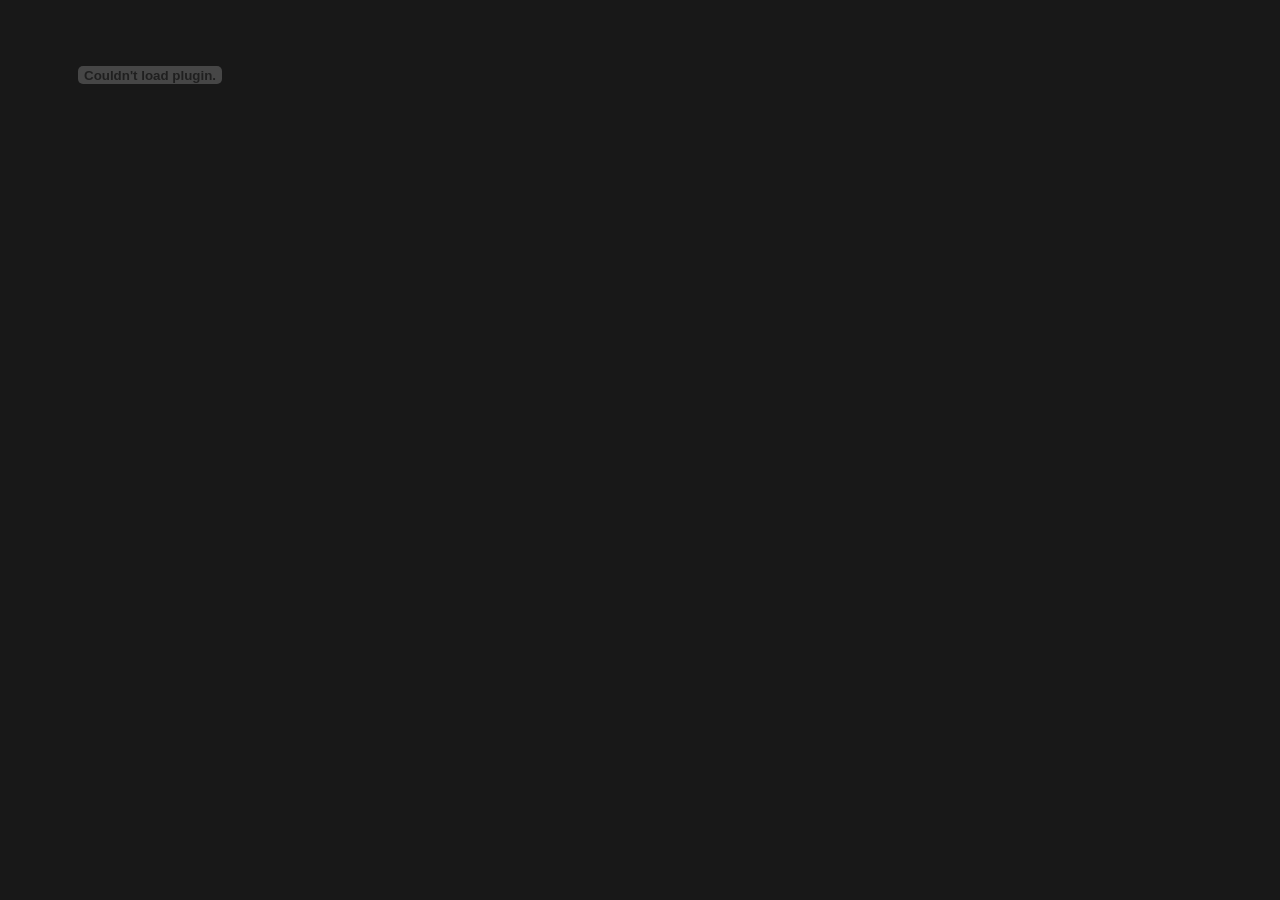
==== index.html @ 1490dc5d "Update index.html" ====
<!DOCTYPE html>
<html>
<head>
    <title>Kimberly's Resume</title>

    <meta name="viewport" content="width=device-width"/>
    <meta name="description" content="The Curriculum Vitae of Joe Bloggs."/>
    <meta charset="UTF-8"> 

    <link type="text/css" rel="stylesheet" href="style.css">
    <link href='http://fonts.googleapis.com/css?family=Rokkitt:400,700|Lato:400,300' rel='stylesheet' type='text/css'>

    <!--[if lt IE 9]>
    <script src="//html5shiv.googlecode.com/svn/trunk/html5.js"></script>
    <![endif]-->
</head>
<body id="top">
    <div>
        <object data="resume.pdf" type="application/pdf"></object>
    </div>
    <script type="text/javascript">
        var gaJsHost = (("https:" == document.location.protocol) ? "https://ssl." : "http://www.");
        document.write(unescape("%3Cscript src='" + gaJsHost + "google-analytics.com/ga.js' type='text/javascript'%3E%3C/script%3E"));
    </script>
    <script type="text/javascript">
        var pageTracker = _gat._getTracker("UA-3753241-1");
        pageTracker._initData();
        pageTracker._trackPageview();
    </script>
</body>
</html>
---- style.css ----
html,body,div,span,object,iframe,h1,h2,h3,h4,h5,h6,p,blockquote,pre,abbr,address,cite,code,del,dfn,em,img,ins,kbd,q,samp,small,strong,sub,sup,var,b,i,dl,dt,dd,ol,ul,li,fieldset,form,label,legend,table,caption,tbody,tfoot,thead,tr,th,td,article,aside,canvas,details,figcaption,figure,footer,header,hgroup,menu,nav,section,summary,time,mark,audio,video {
border:0;
font:inherit;
font-size:100%;
margin:0;
padding:0;
vertical-align:baseline;
}

article,aside,details,figcaption,figure,footer,header,hgroup,menu,nav,section {
display:block;
}

html, body {background: #181818; font-family: 'Lato', helvetica, arial, sans-serif; font-size: 16px; color: #222;}

.clear {clear: both;}

p {
	font-size: 1em;
	line-height: 1.4em;
	margin-bottom: 20px;
	color: #444;
}

#cv {
	width: 90%;
	max-width: 800px;
	background: #f3f3f3;
	margin: 30px auto;
}

.mainDetails {
	padding: 25px 35px;
	border-bottom: 2px solid #cf8a05;
	background: #ededed;
}

#name h1 {
	font-size: 2.5em;
	font-weight: 700;
	font-family: 'Rokkitt', Helvetica, Arial, sans-serif;
	margin-bottom: -6px;
}

#name h2 {
	font-size: 2em;
	margin-left: 2px;
	font-family: 'Rokkitt', Helvetica, Arial, sans-serif;
}

#mainArea {
	padding: 0 40px;
}

#headshot {
	width: 12.5%;
	float: left;
	margin-right: 30px;
}

#headshot img {
	width: 100%;
	height: auto;
	-webkit-border-radius: 50px;
	border-radius: 50px;
}

#name {
	float: left;
}

#contactDetails {
	float: right;
}

#contactDetails ul {
	list-style-type: none;
	font-size: 0.9em;
	margin-top: 2px;
}

#contactDetails ul li {
	margin-bottom: 3px;
	color: #444;
}

#contactDetails ul li a, a[href^=tel] {
	color: #444; 
	text-decoration: none;
	-webkit-transition: all .3s ease-in;
	-moz-transition: all .3s ease-in;
	-o-transition: all .3s ease-in;
	-ms-transition: all .3s ease-in;
	transition: all .3s ease-in;
}

#contactDetails ul li a:hover { 
	color: #cf8a05;
}


section {
	border-top: 1px solid #dedede;
	padding: 20px 0 0;
}

section:first-child {
	border-top: 0;
}

section:last-child {
	padding: 20px 0 10px;
}

.sectionTitle {
	float: left;
	width: 25%;
}

.sectionContent {
	float: right;
	width: 72.5%;
}

.sectionTitle h1 {
	font-family: 'Rokkitt', Helvetica, Arial, sans-serif;
	font-style: italic;
	font-size: 1.5em;
	color: #cf8a05;
}

.sectionContent h2 {
	font-family: 'Rokkitt', Helvetica, Arial, sans-serif;
	font-size: 1.5em;
	margin-bottom: -2px;
}

.subDetails {
	font-size: 0.8em;
	font-style: italic;
	margin-bottom: 3px;
}

.keySkills {
	list-style-type: none;
	-moz-column-count:3;
	-webkit-column-count:3;
	column-count:3;
	margin-bottom: 20px;
	font-size: 1em;
	color: #444;
}

.keySkills ul li {
	margin-bottom: 3px;
}

@media all and (min-width: 602px) and (max-width: 800px) {
	#headshot {
		display: none;
	}
	
	.keySkills {
	-moz-column-count:2;
	-webkit-column-count:2;
	column-count:2;
	}
}

@media all and (max-width: 601px) {
	#cv {
		width: 95%;
		margin: 10px auto;
		min-width: 280px;
	}
	
	#headshot {
		display: none;
	}
	
	#name, #contactDetails {
		float: none;
		width: 100%;
		text-align: center;
	}
	
	.sectionTitle, .sectionContent {
		float: none;
		width: 100%;
	}
	
	.sectionTitle {
		margin-left: -2px;
		font-size: 1.25em;
	}
	
	.keySkills {
		-moz-column-count:2;
		-webkit-column-count:2;
		column-count:2;
	}
}

@media all and (max-width: 480px) {
	.mainDetails {
		padding: 15px 15px;
	}
	
	section {
		padding: 15px 0 0;
	}
	
	#mainArea {
		padding: 0 25px;
	}

	
	.keySkills {
	-moz-column-count:1;
	-webkit-column-count:1;
	column-count:1;
	}
	
	#name h1 {
		line-height: .8em;
		margin-bottom: 4px;
	}
}

@media print {
    #cv {
        width: 100%;
    }
}

@-webkit-keyframes reset {
	0% {
		opacity: 0;
	}
	100% {
		opacity: 0;
	}
}

@-webkit-keyframes fade-in {
	0% {
		opacity: 0;
	}
	40% {
		opacity: 0;
	}
	100% {
		opacity: 1;
	}
}

@-moz-keyframes reset {
	0% {
		opacity: 0;
	}
	100% {
		opacity: 0;
	}
}

@-moz-keyframes fade-in {
	0% {
		opacity: 0;
	}
	40% {
		opacity: 0;
	}
	100% {
		opacity: 1;
	}
}

@keyframes reset {
	0% {
		opacity: 0;
	}
	100% {
		opacity: 0;
	}
}

@keyframes fade-in {
	0% {
		opacity: 0;
	}
	40% {
		opacity: 0;
	}
	100% {
		opacity: 1;
	}
}

.instaFade {
    -webkit-animation-name: reset, fade-in;
    -webkit-animation-duration: 1.5s;
    -webkit-animation-timing-function: ease-in;
	
	-moz-animation-name: reset, fade-in;
    -moz-animation-duration: 1.5s;
    -moz-animation-timing-function: ease-in;
	
	animation-name: reset, fade-in;
    animation-duration: 1.5s;
    animation-timing-function: ease-in;
}

.quickFade {
    -webkit-animation-name: reset, fade-in;
    -webkit-animation-duration: 2.5s;
    -webkit-animation-timing-function: ease-in;
	
	-moz-animation-name: reset, fade-in;
    -moz-animation-duration: 2.5s;
    -moz-animation-timing-function: ease-in;
	
	animation-name: reset, fade-in;
    animation-duration: 2.5s;
    animation-timing-function: ease-in;
}
 
.delayOne {
	-webkit-animation-delay: 0, .5s;
	-moz-animation-delay: 0, .5s;
	animation-delay: 0, .5s;
}

.delayTwo {
	-webkit-animation-delay: 0, 1s;
	-moz-animation-delay: 0, 1s;
	animation-delay: 0, 1s;
}

.delayThree {
	-webkit-animation-delay: 0, 1.5s;
	-moz-animation-delay: 0, 1.5s;
	animation-delay: 0, 1.5s;
}

.delayFour {
	-webkit-animation-delay: 0, 2s;
	-moz-animation-delay: 0, 2s;
	animation-delay: 0, 2s;
}

.delayFive {
	-webkit-animation-delay: 0, 2.5s;
	-moz-animation-delay: 0, 2.5s;
	animation-delay: 0, 2.5s;
}
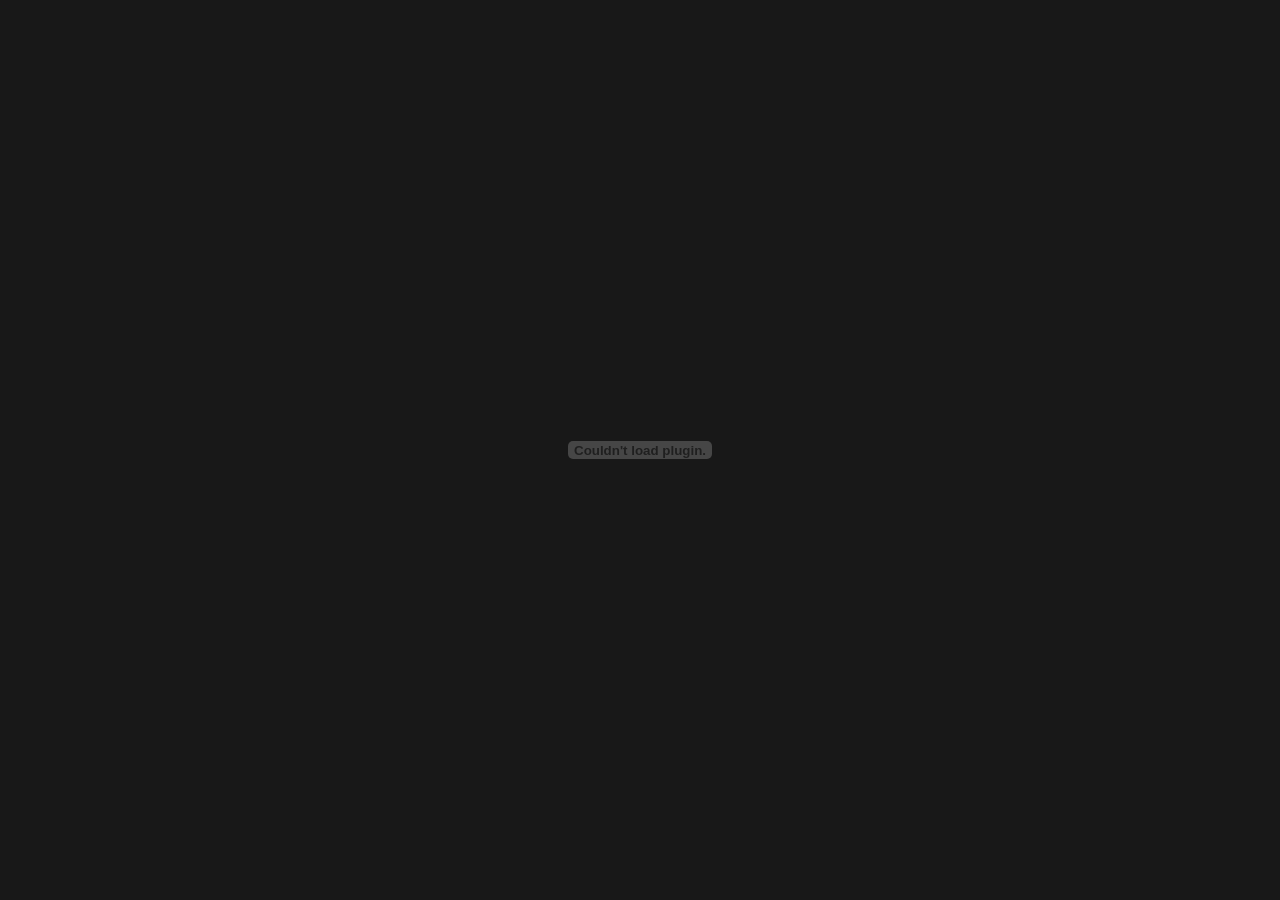
==== commit 076e34e4: "Update index.html" ====
--- a/index.html
+++ b/index.html
@@ -13,8 +13,25 @@
     <!--[if lt IE 9]>
     <script src="//html5shiv.googlecode.com/svn/trunk/html5.js"></script>
     <![endif]-->
+    <style>
+        body, html {
+            height: 100%;
+            margin: 0;
+            display: flex;
+            justify-content: center;
+            align-items: center;
+        }
+
+        div {
+            width: 100%;
+            height: 100%;
+            display: flex;
+            justify-content: center;
+            align-items: center;
+        }
+    </style>
 </head>
-<body id="top">
+<body>
     <div>
         <object data="resume.pdf" type="application/pdf"></object>
     </div>
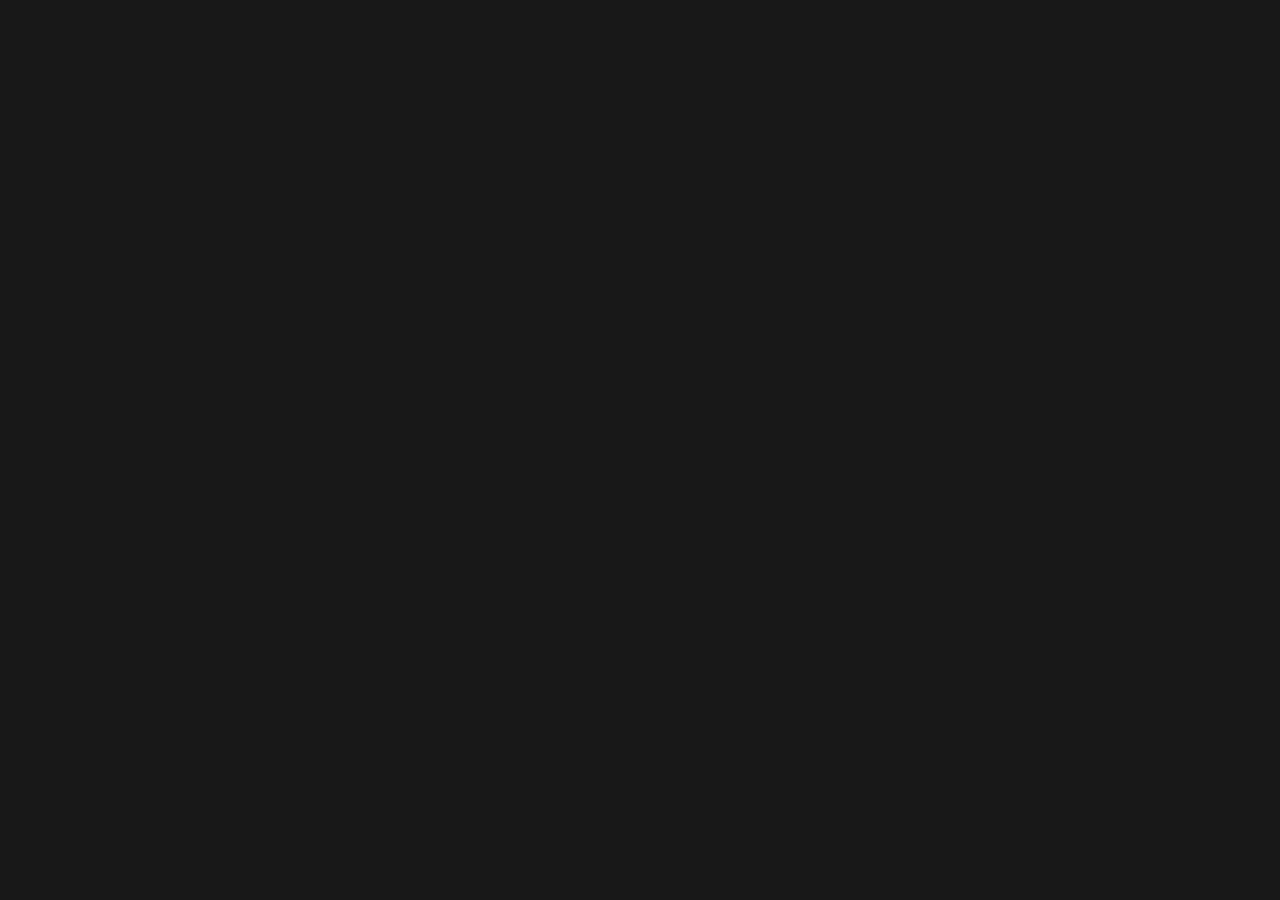
==== commit a63d7d72: "Update index.html" ====
--- a/index.html
+++ b/index.html
@@ -22,18 +22,26 @@
             align-items: center;
         }
 
-        div {
+        .pdf-container {
             width: 100%;
             height: 100%;
             display: flex;
             justify-content: center;
             align-items: center;
+            gap: 50px; /* PDF 파일 사이의 간격을 조절합니다. */
+        }
+
+        .pdf-frame {
+            width: 50%; /* 각 PDF 파일이 화면의 절반씩 보이도록 설정합니다. */
+            height: 100%;
+            border: none; /* 테두리 제거 */
         }
     </style>
 </head>
 <body>
-    <div>
-        <object data="resume.pdf" type="application/pdf"></object>
+    <div class="pdf-container">
+        <iframe class="pdf-frame" src="resume1.pdf"></iframe>
+        <iframe class="pdf-frame" src="resume2.pdf"></iframe>
     </div>
     <script type="text/javascript">
         var gaJsHost = (("https:" == document.location.protocol) ? "https://ssl." : "http://www.");
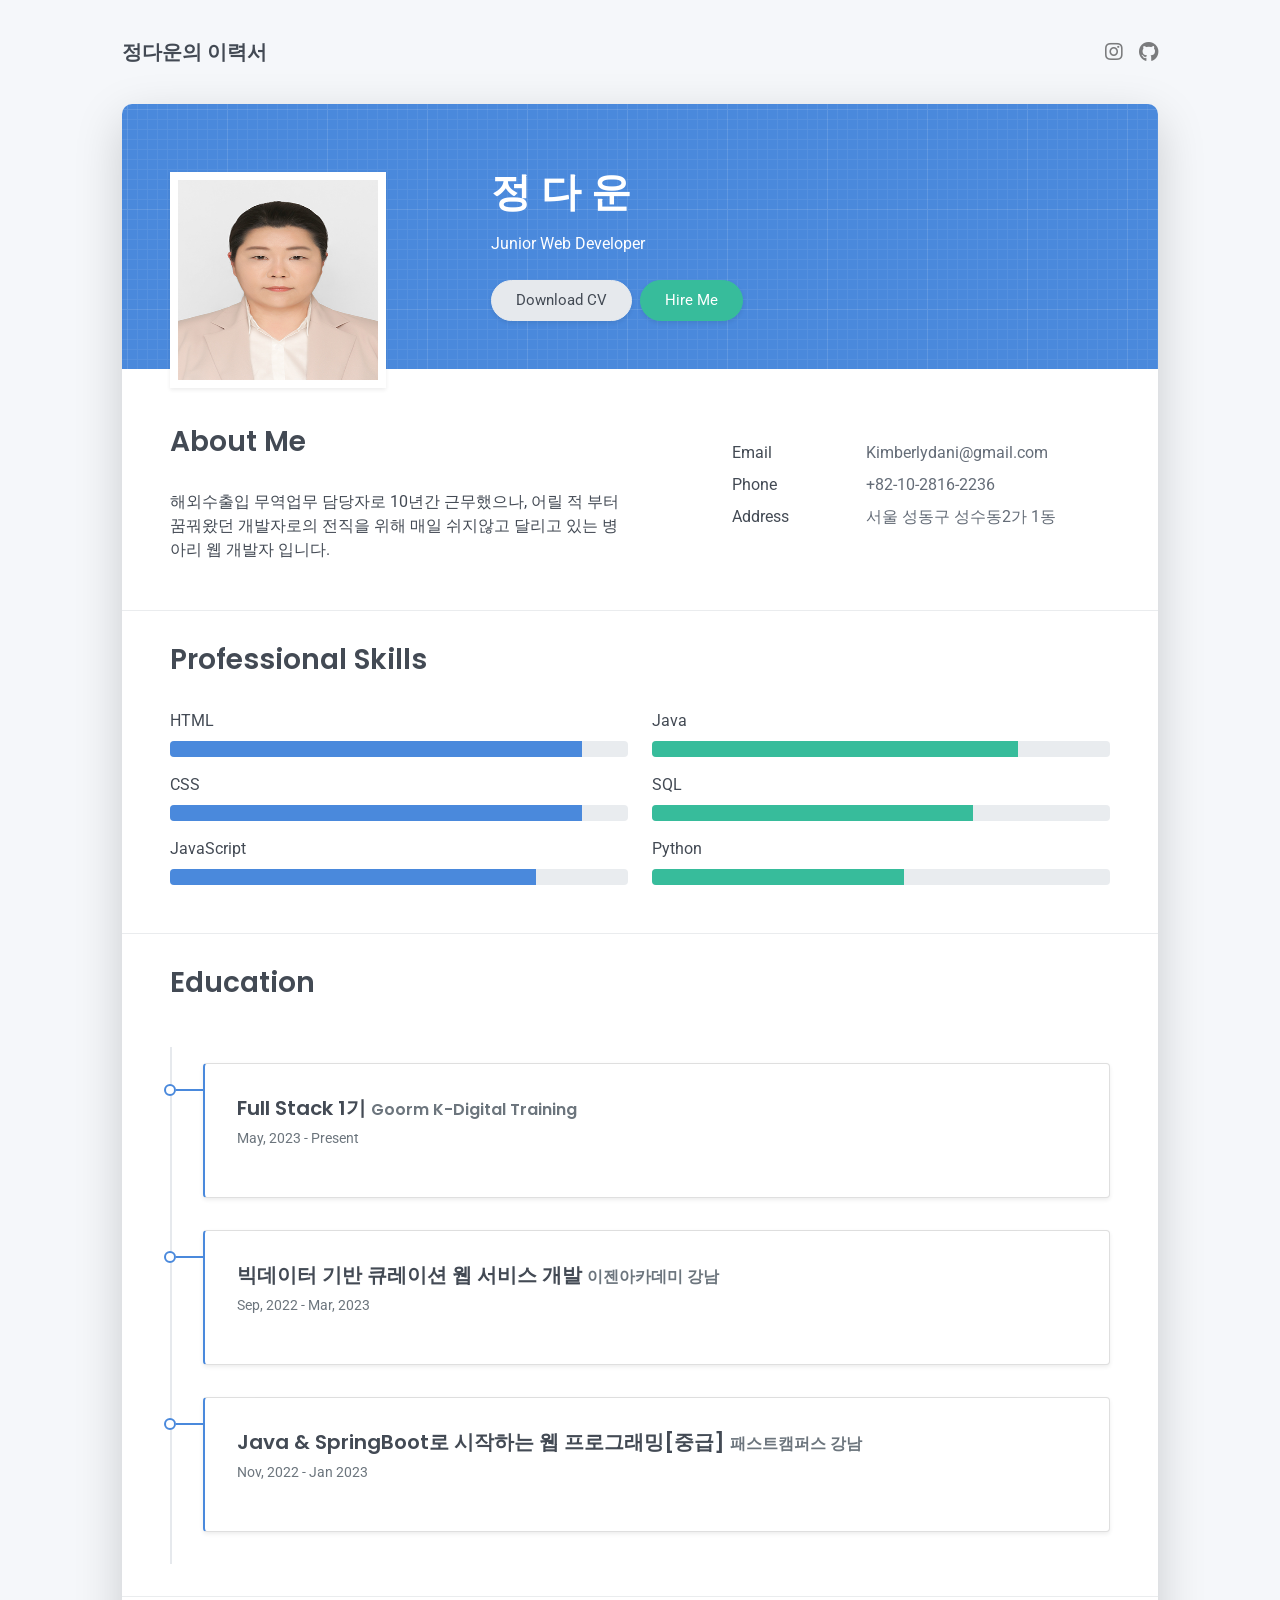
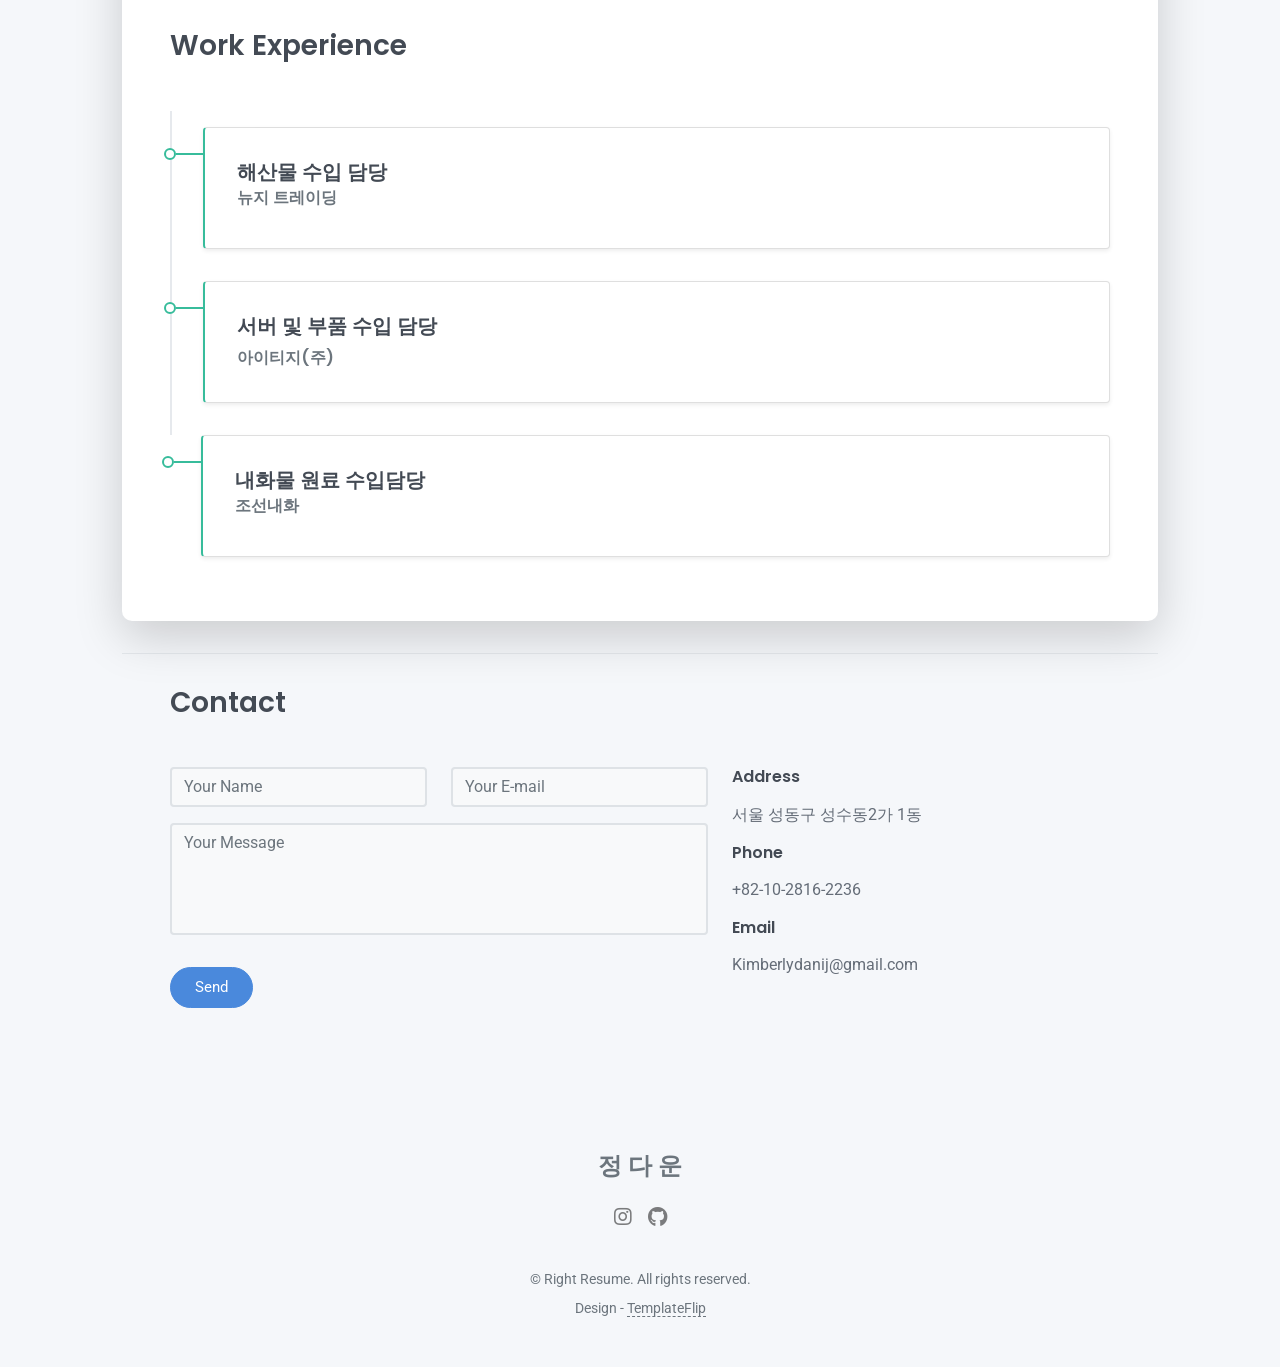
==== commit 8eb485d3: "20230724 | Update" ====
--- a/index.html
+++ b/index.html
@@ -1,56 +1,278 @@
 <!DOCTYPE html>
-<html>
-<head>
-    <title>Kimberly's Resume</title>
-
-    <meta name="viewport" content="width=device-width"/>
-    <meta name="description" content="The Curriculum Vitae of Joe Bloggs."/>
-    <meta charset="UTF-8"> 
-
-    <link type="text/css" rel="stylesheet" href="style.css">
-    <link href='http://fonts.googleapis.com/css?family=Rokkitt:400,700|Lato:400,300' rel='stylesheet' type='text/css'>
-
-    <!--[if lt IE 9]>
-    <script src="//html5shiv.googlecode.com/svn/trunk/html5.js"></script>
-    <![endif]-->
-    <style>
-        body, html {
-            height: 100%;
-            margin: 0;
-            display: flex;
-            justify-content: center;
-            align-items: center;
+<html lang="kr">
+  <head>
+    <meta charset="UTF-8">
+    <meta http-equiv="X-UA-Compatible" content="IE=edge">
+    <meta name="viewport" content="width=device-width, initial-scale=1">
+    <title>Right Resume</title>
+    <link rel="preconnect" href="https://fonts.gstatic.com" crossorigin="crossorigin"/>
+    <link rel="preload" as="style" href="https://fonts.googleapis.com/css2?family=Poppins:wght@600&amp;family=Roboto:wght@300;400;500;700&amp;display=swap"/>
+    <link rel="stylesheet" href="https://fonts.googleapis.com/css2?family=Poppins:wght@600&amp;family=Roboto:wght@300;400;500;700&amp;display=swap" media="print" onload="this.media='all'"/>
+    <noscript>
+      <link rel="stylesheet" href="https://fonts.googleapis.com/css2?family=Poppins:wght@600&amp;family=Roboto:wght@300;400;500;700&amp;display=swap"/>
+    </noscript>
+    <link href="css/font-awesome/css/all.min.css?ver=1.2.0" rel="stylesheet">
+    <link href="css/bootstrap.min.css?ver=1.2.0" rel="stylesheet">
+    <link href="css/aos.css?ver=1.2.0" rel="stylesheet">
+    <link href="css/main.css?ver=1.2.0" rel="stylesheet">
+    <noscript>
+      <style type="text/css">
+        [data-aos] {
+            opacity: 1 !important;
+            transform: translate(0) scale(1) !important;
         }
-
-        .pdf-container {
-            width: 100%;
-            height: 100%;
-            display: flex;
-            justify-content: center;
-            align-items: center;
-            gap: 50px; /* PDF 파일 사이의 간격을 조절합니다. */
-        }
-
-        .pdf-frame {
-            width: 50%; /* 각 PDF 파일이 화면의 절반씩 보이도록 설정합니다. */
-            height: 100%;
-            border: none; /* 테두리 제거 */
-        }
-    </style>
-</head>
-<body>
-    <div class="pdf-container">
-        <iframe class="pdf-frame" src="resume1.pdf"></iframe>
-        <iframe class="pdf-frame" src="resume2.pdf"></iframe>
-    </div>
-    <script type="text/javascript">
-        var gaJsHost = (("https:" == document.location.protocol) ? "https://ssl." : "http://www.");
-        document.write(unescape("%3Cscript src='" + gaJsHost + "google-analytics.com/ga.js' type='text/javascript'%3E%3C/script%3E"));
-    </script>
-    <script type="text/javascript">
-        var pageTracker = _gat._getTracker("UA-3753241-1");
-        pageTracker._initData();
-        pageTracker._trackPageview();
-    </script>
-</body>
-</html>
+      </style>
+    </noscript>
+  </head>
+  <body id="top">
+    <header class="d-print-none">
+      <div class="container text-center text-lg-left">
+        <div class="py-3 clearfix">
+          <h1 class="site-title mb-0">정다운의 이력서</h1>
+          <div class="site-nav">
+            <nav role="navigation">
+              <ul class="nav justify-content-center">
+                <li class="nav-item"><a class="nav-link" href="https://www.instagram.com/kimberly.dani.j/" title="Instagram"><i class="fab fa-instagram"></i><span class="menu-title sr-only">Instagram</span></a>
+                </li>
+                <li class="nav-item"><a class="nav-link" href="https://github.com/kimberlyydanij" title="Github"><i class="fab fa-github"></i><span class="menu-title sr-only">Github</span></a>
+                </li>
+              </ul>
+            </nav>
+          </div>
+        </div>
+      </div>
+    </header>
+    <div class="page-content">
+      <div class="container">
+<div class="cover shadow-lg bg-white">
+  <div class="cover-bg p-3 p-lg-4 text-white">
+    <div class="row">
+      <div class="col-lg-4 col-md-5">
+        <div class="avatar hover-effect bg-white shadow-sm p-1"><img src="images/headshot.jpg" width="200" height="200"/></div>
+      </div>
+      <div class="col-lg-8 col-md-7 text-center text-md-start">
+        <h2 class="h1 mt-2" data-aos="fade-left" data-aos-delay="0">정 다 운</h2>
+        <p data-aos="fade-left" data-aos-delay="100">Junior Web Developer</p>
+        <div class="d-print-none" data-aos="fade-left" data-aos-delay="200"><a class="btn btn-light text-dark shadow-sm mt-1 me-1" href="resume.pdf" target="_blank">Download CV</a><a class="btn btn-success shadow-sm mt-1" href="#contact">Hire Me</a></div>
+      </div>
+    </div>
+  </div>
+  <div class="about-section pt-4 px-3 px-lg-4 mt-1">
+    <div class="row">
+      <div class="col-md-6">
+        <h2 class="h3 mb-3">About Me</h2>
+        <p>해외수출입 무역업무 담당자로 10년간  근무했으나,  어릴 적 부터 꿈꿔왔던 개발자로의 전직을 위해 매일 쉬지않고 달리고 있는 병아리 웹 개발자 입니다. </p>
+      </div>
+      <div class="col-md-5 offset-md-1">
+        <div class="row mt-2">
+          <!-- <div class="col-sm-4">
+            <div class="pb-1">Age</div>
+          </div>
+          <div class="col-sm-8">
+            <div class="pb-1 text-secondary">28</div>
+          </div> -->
+          <div class="col-sm-4">
+            <div class="pb-1">Email</div>
+          </div>
+          <div class="col-sm-8">
+            <div class="pb-1 text-secondary">Kimberlydani@gmail.com</div>
+          </div>
+          <div class="col-sm-4">
+            <div class="pb-1">Phone</div>
+          </div>
+          <div class="col-sm-8">
+            <div class="pb-1 text-secondary">+82-10-2816-2236</div>
+          </div>
+          <div class="col-sm-4">
+            <div class="pb-1">Address</div>
+          </div>
+          <div class="col-sm-8">
+            <div class="pb-1 text-secondary">서울 성동구 성수동2가 1동</div>
+          </div>
+        </div>
+      </div>
+    </div>
+  </div>
+  <hr class="d-print-none"/>
+  <div class="skills-section px-3 px-lg-4">
+    <h2 class="h3 mb-3">Professional Skills</h2>
+    <div class="row">
+      <div class="col-md-6">
+        <div class="mb-2"><span>HTML</span>
+          <div class="progress my-1">
+            <div class="progress-bar bg-primary" role="progressbar" data-aos="zoom-in-right" data-aos-delay="100" data-aos-anchor=".skills-section" style="width: 90%" aria-valuenow="90" aria-valuemin="0" aria-valuemax="100"></div>
+          </div>
+        </div>
+        <div class="mb-2"><span>CSS</span>
+          <div class="progress my-1">
+            <div class="progress-bar bg-primary" role="progressbar" data-aos="zoom-in-right" data-aos-delay="200" data-aos-anchor=".skills-section" style="width: 90%" aria-valuenow="90" aria-valuemin="0" aria-valuemax="100"></div>
+          </div>
+        </div>
+        <div class="mb-2"><span>JavaScript</span>
+          <div class="progress my-1">
+            <div class="progress-bar bg-primary" role="progressbar" data-aos="zoom-in-right" data-aos-delay="300" data-aos-anchor=".skills-section" style="width: 80%" aria-valuenow="80" aria-valuemin="0" aria-valuemax="100"></div>
+          </div>
+        </div>
+      </div>
+      <div class="col-md-6">
+        <div class="mb-2"><span>Java</span>
+          <div class="progress my-1">
+            <div class="progress-bar bg-success" role="progressbar" data-aos="zoom-in-right" data-aos-delay="400" data-aos-anchor=".skills-section" style="width: 80%" aria-valuenow="90" aria-valuemin="0" aria-valuemax="100"></div>
+          </div>
+        </div>
+        <div class="mb-2"><span>SQL</span>
+          <div class="progress my-1">
+            <div class="progress-bar bg-success" role="progressbar" data-aos="zoom-in-right" data-aos-delay="500" data-aos-anchor=".skills-section" style="width: 70%" aria-valuenow="70" aria-valuemin="0" aria-valuemax="100"></div>
+          </div>
+        </div>
+        <div class="mb-2"><span>Python</span>
+          <div class="progress my-1">
+            <div class="progress-bar bg-success" role="progressbar" data-aos="zoom-in-right" data-aos-delay="600" data-aos-anchor=".skills-section" style="width: 55%" aria-valuenow="55" aria-valuemin="0" aria-valuemax="100"></div>
+          </div>
+        </div>
+      </div>
+    </div>
+  </div>
+  <hr class="d-print-none"/>
+  <div class="work-experience-section px-3 px-lg-4">
+    <h2 class="h3 mb-4">Education</h2>
+    <div class="timeline">
+      <div class="timeline-card timeline-card-primary card shadow-sm">
+        <div class="card-body">
+          <div class="h5 mb-1">Full Stack 1기 <span class="text-muted h6">Goorm K-Digital Training</span></div>
+          <div class="text-muted text-small mb-2">May, 2023 - Present</div>
+          <!-- <div>Leverage agile frameworks to provide a robust synopsis for high level overviews. Iterative approaches to corporate strategy foster collaborative thinking to further the overall value proposition.</div> -->
+        </div>
+      </div>
+      <div class="timeline-card timeline-card-primary card shadow-sm">
+        <div class="card-body">
+          <div class="h5 mb-1">빅데이터 기반 큐레이션 웹 서비스 개발 <span class="text-muted h6">이젠아카데미 강남</span></div>
+          <div class="text-muted text-small mb-2">Sep, 2022 - Mar, 2023</div>
+          <!-- <div>Override the digital divide with additional clickthroughs from DevOps. Nanotechnology immersion along the information highway will close the loop on focusing solely on the bottom line.</div> -->
+        </div>
+      </div>
+      <div class="timeline-card timeline-card-primary card shadow-sm">
+        <div class="card-body">
+          <div class="h5 mb-1">Java & SpringBoot로 시작하는 웹 프로그래밍[중급] <span class="text-muted h6">패스트캠퍼스 강남</span></div>
+          <div class="text-muted text-small mb-2">Nov, 2022 - Jan 2023</div>
+          <!-- <div>User generated content in real-time will have multiple touchpoints for offshoring. Organically grow the holistic world view of disruptive innovation via workplace diversity and empowerment.</div> -->
+        </div>
+      </div>
+    </div>
+  </div>
+  <hr class="d-print-none"/>
+  <div class="page-break"></div>
+  <div class="education-section px-3 px-lg-4 pb-4">
+    <h2 class="h3 mb-4">Work Experience</h2>
+    <div class="timeline">
+      <div class="timeline-card timeline-card-success card shadow-sm">
+        <div class="card-body">
+          <div class="h5 mb-1">해산물 수입 담당<BR> <span class="text-muted h6">뉴지 트레이딩</span></div>
+          <!-- <div class="text-muted text-small mb-2">2011 - 2013</div>
+          <div>Leverage agile frameworks to provide a robust synopsis for high level overviews. Iterative approaches to corporate strategy foster collaborative thinking to further the overall value proposition.</div> -->
+        </div>
+      </div>
+      <div class="timeline-card timeline-card-success card shadow-sm">
+        <div class="card-body">
+          <div class="h5 mb-1">서버 및 부품 수입 담당<BR></div><span class="text-muted h6">아이티지(주)</span></div>
+          <!-- <div class="text-muted text-small mb-2">2007 - 2011</div>
+          <div>Override the digital divide with additional clickthroughs from DevOps. Nanotechnology immersion along the information highway will close the loop on focusing solely on the bottom line.</div> -->
+        </div>
+      </div>
+      <div class="timeline-card timeline-card-success card shadow-sm">
+        <div class="card-body">
+          <div class="h5 mb-1">내화물 원료 수입담당<BR><span class="text-muted h6">조선내화</span></div>
+          <!-- <div class="text-muted text-small mb-2">1995 - 2007</div>
+          <div>User generated content in real-time will have multiple touchpoints for offshoring. Organically grow the holistic world view of disruptive innovation via workplace diversity and empowerment.</div> -->
+        </div>
+      </div>
+    </div>
+  </div>
+  <hr class="d-print-none"/>
+  <div class="contant-section px-3 px-lg-4 pb-4" id="contact">
+    <h2 class="h3 text mb-3">Contact</h2>
+    <div class="row">
+      <div class="col-md-7 d-print-none">
+        <div class="my-2"><form action="https://formspree.io/kimberlydanij@gmail.com"
+    method="POST">
+  <div class="row">
+    <div class="col-6">
+      <input class="form-control" type="text" id="name" name="name" placeholder="Your Name" required>
+    </div>
+    <div class="col-6">
+      <input class="form-control" type="email" id="email" name="_replyto" placeholder="Your E-mail" required>
+    </div>
+  </div>
+  <div class="form-group my-2">
+    <textarea class="form-control" style="resize: none;" id="message" name="message" rows="4"  placeholder="Your Message" required></textarea>
+  </div>
+  <button class="btn btn-primary mt-2" type="submit">Send</button>
+</form>
+        </div>
+      </div>
+      <div class="col">
+        <div class="mt-2">
+          <h3 class="h6">Address</h3>
+          <div class="pb-2 text-secondary">서울 성동구 성수동2가 1동</div>
+          <h3 class="h6">Phone</h3>
+          <div class="pb-2 text-secondary">+82-10-2816-2236</div>
+          <h3 class="h6">Email</h3>
+          <div class="pb-2 text-secondary">Kimberlydanij@gmail.com</div>
+        </div>
+      </div>
+      <div class="col d-none d-print-block">
+        <div class="mt-2">
+          <div>
+            <!-- <div class="mb-2">
+              <div class="text-dark"><i class="fab fa-twitter mr-1"></i><span>https://twitter.com/templateflip</span>
+              </div>
+            </div>
+            <div class="mb-2">
+              <div class="text-dark"><i class="fab fa-facebook mr-1"></i><span>https://www.facebook.com/templateflip</span>
+              </div>
+            </div> -->
+            <div class="mb-2">
+              <div class="text-dark"><i class="fab fa-instagram mr-1"></i><span>https://www.instagram.com/templateflip</span>
+              </div>
+            </div>
+            <div class="mb-2">
+              <div class="text-dark"><i class="fab fa-github mr-1"></i><span>https://github.com/templateflip</span>
+              </div>
+            </div>
+          </div>
+        </div>
+      </div>
+    </div>
+  </div>
+</div></div>
+    </div>
+    <footer class="pt-4 pb-4 text-muted text-center d-print-none">
+      <div class="container">
+        <div class="my-3">
+          <div class="h4">정 다 운</div>
+          <div class="footer-nav">
+            <nav role="navigation">
+              <ul class="nav justify-content-center">
+                <!-- <li class="nav-item"><a class="nav-link" href="https://twitter.com/templateflip" title="Twitter"><i class="fab fa-twitter"></i><span class="menu-title sr-only">Twitter</span></a>
+                </li>
+                <li class="nav-item"><a class="nav-link" href="https://www.facebook.com/templateflip" title="Facebook"><i class="fab fa-facebook"></i><span class="menu-title sr-only">Facebook</span></a>
+                </li> -->
+                <li class="nav-item"><a class="nav-link" href="https://www.instagram.com/kimberly.dani.j/" title="Instagram"><i class="fab fa-instagram"></i><span class="menu-title sr-only">Instagram</span></a>
+                </li>
+                <li class="nav-item"><a class="nav-link" href="https://github.com/kimberlyydanij" title="Github"><i class="fab fa-github"></i><span class="menu-title sr-only">Github</span></a>
+                </li>
+              </ul>
+            </nav>
+          </div>
+        </div>
+        <div class="text-small">
+          <div class="mb-1">&copy; Right Resume. All rights reserved.</div>
+          <div>Design - <a href="https://templateflip.com/" target="_blank">TemplateFlip</a></div>
+        </div>
+      </div>
+    </footer>
+    <script src="scripts/bootstrap.bundle.min.js?ver=1.2.0"></script>
+    <script src="scripts/aos.js?ver=1.2.0"></script>
+    <script src="scripts/main.js?ver=1.2.0"></script>
+  </body>
+</html>
--- a/css/main.css
+++ b/css/main.css
@@ -0,0 +1,139 @@
+/* Buttons */
+/* Inputs */
+/* Timeline custom component */
+.timeline {
+  border-left: 2px solid #E6E9ED;
+  padding: 1rem 0; }
+
+.timeline-card {
+  position: relative;
+  margin-left: 31px;
+  border-left: 2px solid;
+  margin-bottom: 2rem; }
+
+.timeline-card:last-child {
+  margin-bottom: 1rem; }
+
+.timeline-card:before {
+  content: '';
+  display: inline-block;
+  position: absolute;
+  background-color: #fff;
+  border-radius: 10px;
+  width: 12px;
+  height: 12px;
+  top: 20px;
+  left: -41px;
+  border: 2px solid;
+  z-index: 2; }
+
+.timeline-card:after {
+  content: '';
+  display: inline-block;
+  position: absolute;
+  background-color: currentColor;
+  width: 29px;
+  height: 2px;
+  top: 25px;
+  left: -29px;
+  z-index: 1; }
+
+.timeline-card-primary {
+  border-left-color: #4A89DC; }
+
+.timeline-card-primary:before {
+  border-color: #4A89DC; }
+
+.timeline-card-primary:after {
+  background-color: #4A89DC; }
+
+.timeline-card-success {
+  border-left-color: #37BC9B; }
+
+.timeline-card-success:before {
+  border-color: #37BC9B; }
+
+.timeline-card-success:after {
+  background-color: #37BC9B; }
+
+html {
+  scroll-behavior: smooth; }
+
+.site-title {
+  font-size: 1.25rem;
+  line-height: 2.5rem; }
+
+.nav-link {
+  padding: 0;
+  font-size: 1.25rem;
+  line-height: 2.5rem;
+  color: rgba(0, 0, 0, 0.5); }
+
+.nav-link:hover,
+.nav-link:focus,
+.active .nav-link {
+  color: rgba(0, 0, 0, 0.8); }
+
+.nav-item + .nav-item {
+  margin-left: 1rem; }
+
+.cover {
+  border-radius: 10px; }
+
+.cover-bg {
+  background-color: #4A89DC;
+  background-image: url("data:image/svg+xml,%3Csvg xmlns='http://www.w3.org/2000/svg' width='100' height='100' viewBox='0 0 100 100'%3E%3Cg fill-rule='evenodd'%3E%3Cg fill='%23ffffff' fill-opacity='0.12'%3E%3Cpath opacity='.5' d='M96 [base64] 0v-9h-9v9h9zm-10 0v-9h-9v9h9zm-10 0v-9h-9v9h9zm-10 0v-9h-9v9h9zm-10 0v-9h-9v9h9zm-10 0v-9h-9v9h9zm-10 0v-9h-9v9h9zm-10 0v-9h-9v9h9zm-9-10h9v-9h-9v9zm10 0h9v-9h-9v9zm10 0h9v-9h-9v9zm10 0h9v-9h-9v9zm10 0h9v-9h-9v9zm10 0h9v-9h-9v9zm10 0h9v-9h-9v9zm10 0h9v-9h-9v9zm9-10v-9h-9v9h9zm-10 0v-9h-9v9h9zm-10 0v-9h-9v9h9zm-10 0v-9h-9v9h9zm-10 0v-9h-9v9h9zm-10 0v-9h-9v9h9zm-10 0v-9h-9v9h9zm-10 0v-9h-9v9h9zm-9-10h9v-9h-9v9zm10 0h9v-9h-9v9zm10 0h9v-9h-9v9zm10 0h9v-9h-9v9zm10 0h9v-9h-9v9zm10 0h9v-9h-9v9zm10 0h9v-9h-9v9zm10 0h9v-9h-9v9zm9-10v-9h-9v9h9zm-10 0v-9h-9v9h9zm-10 0v-9h-9v9h9zm-10 0v-9h-9v9h9zm-10 0v-9h-9v9h9zm-10 0v-9h-9v9h9zm-10 0v-9h-9v9h9zm-10 0v-9h-9v9h9zm-9-10h9v-9h-9v9zm10 0h9v-9h-9v9zm10 0h9v-9h-9v9zm10 0h9v-9h-9v9zm10 0h9v-9h-9v9zm10 0h9v-9h-9v9zm10 0h9v-9h-9v9zm10 0h9v-9h-9v9zm9-10v-9h-9v9h9zm-10 0v-9h-9v9h9zm-10 0v-9h-9v9h9zm-10 0v-9h-9v9h9zm-10 0v-9h-9v9h9zm-10 0v-9h-9v9h9zm-10 0v-9h-9v9h9zm-10 0v-9h-9v9h9zm-9-10h9v-9h-9v9zm10 0h9v-9h-9v9zm10 0h9v-9h-9v9zm10 0h9v-9h-9v9zm10 0h9v-9h-9v9zm10 0h9v-9h-9v9zm10 0h9v-9h-9v9zm10 0h9v-9h-9v9z'/%3E%3Cpath d='M6 5V0H5v5H0v1h5v94h1V6h94V5H6z'/%3E%3C/g%3E%3C/g%3E%3C/svg%3E");
+  border-radius: 10px 10px 0 0; }
+
+.avatar {
+  max-width: 216px;
+  max-height: 216px;
+  margin-top: 20px;
+  text-align: center;
+  margin-left: auto;
+  margin-right: auto; }
+/* 
+.avatar img {
+  filter: grayscale(100%); } */
+
+footer a:not(.nav-link) {
+  color: inherit;
+  border-bottom: 1px dashed;
+  text-decoration: none;
+  cursor: pointer; }
+
+@media (min-width: 48em) {
+  .site-title {
+    float: left; }
+  .site-nav {
+    float: right; }
+  .avatar {
+    margin-bottom: -80px;
+    margin-left: 0; } }
+
+@media print {
+  body {
+    background-color: #fff; }
+  .container {
+    width: auto;
+    max-width: 100%;
+    padding: 0; }
+  .cover, .cover-bg {
+    border-radius: 0; }
+  .cover.shadow-lg {
+    box-shadow: none !important; }
+  .cover-bg {
+    padding: 5rem !important;
+    padding-bottom: 10px !important; }
+  .avatar {
+    margin-top: -10px; }
+  .about-section {
+    padding: 6.5rem 5rem 2rem !important; }
+  .skills-section,
+  .work-experience-section,
+  .education-section,
+  .contant-section {
+    padding: 1.5rem 5rem 2rem !important; }
+  .page-break {
+    padding-top: 5rem;
+    page-break-before: always; } }
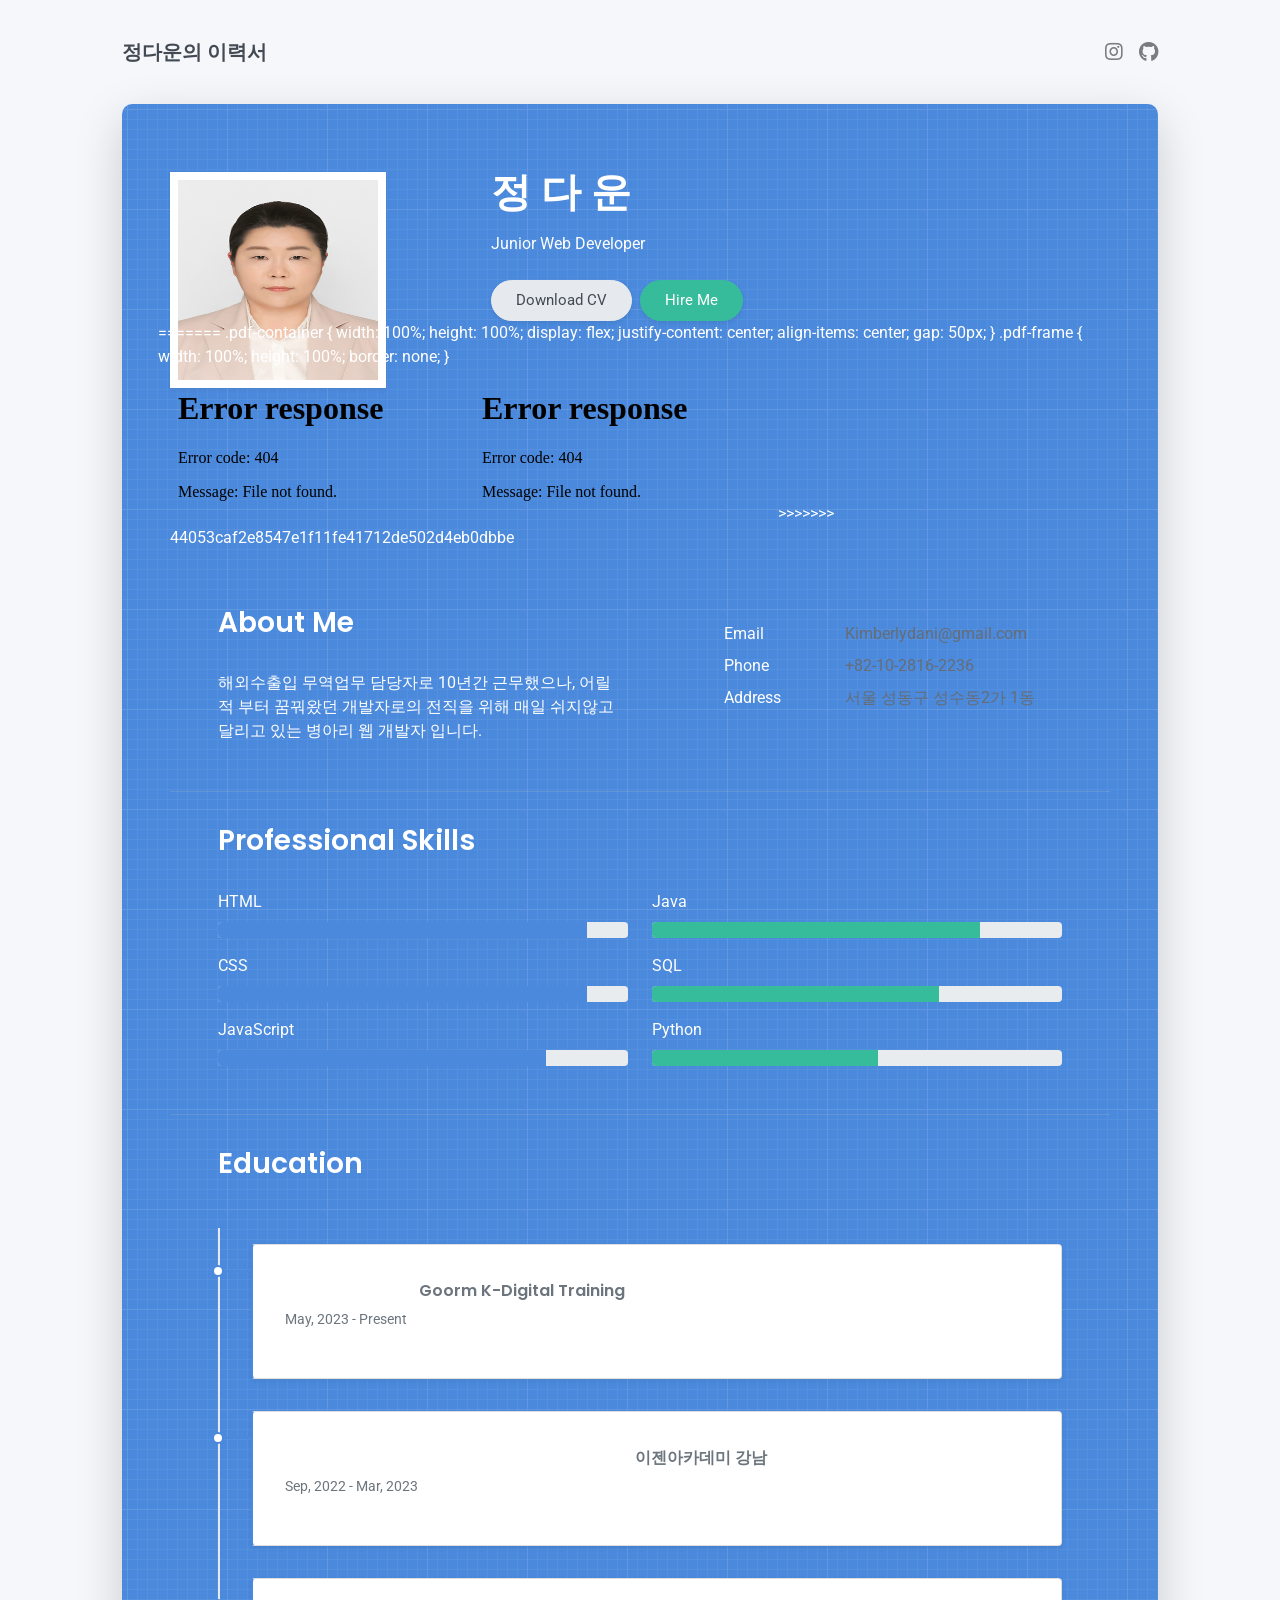
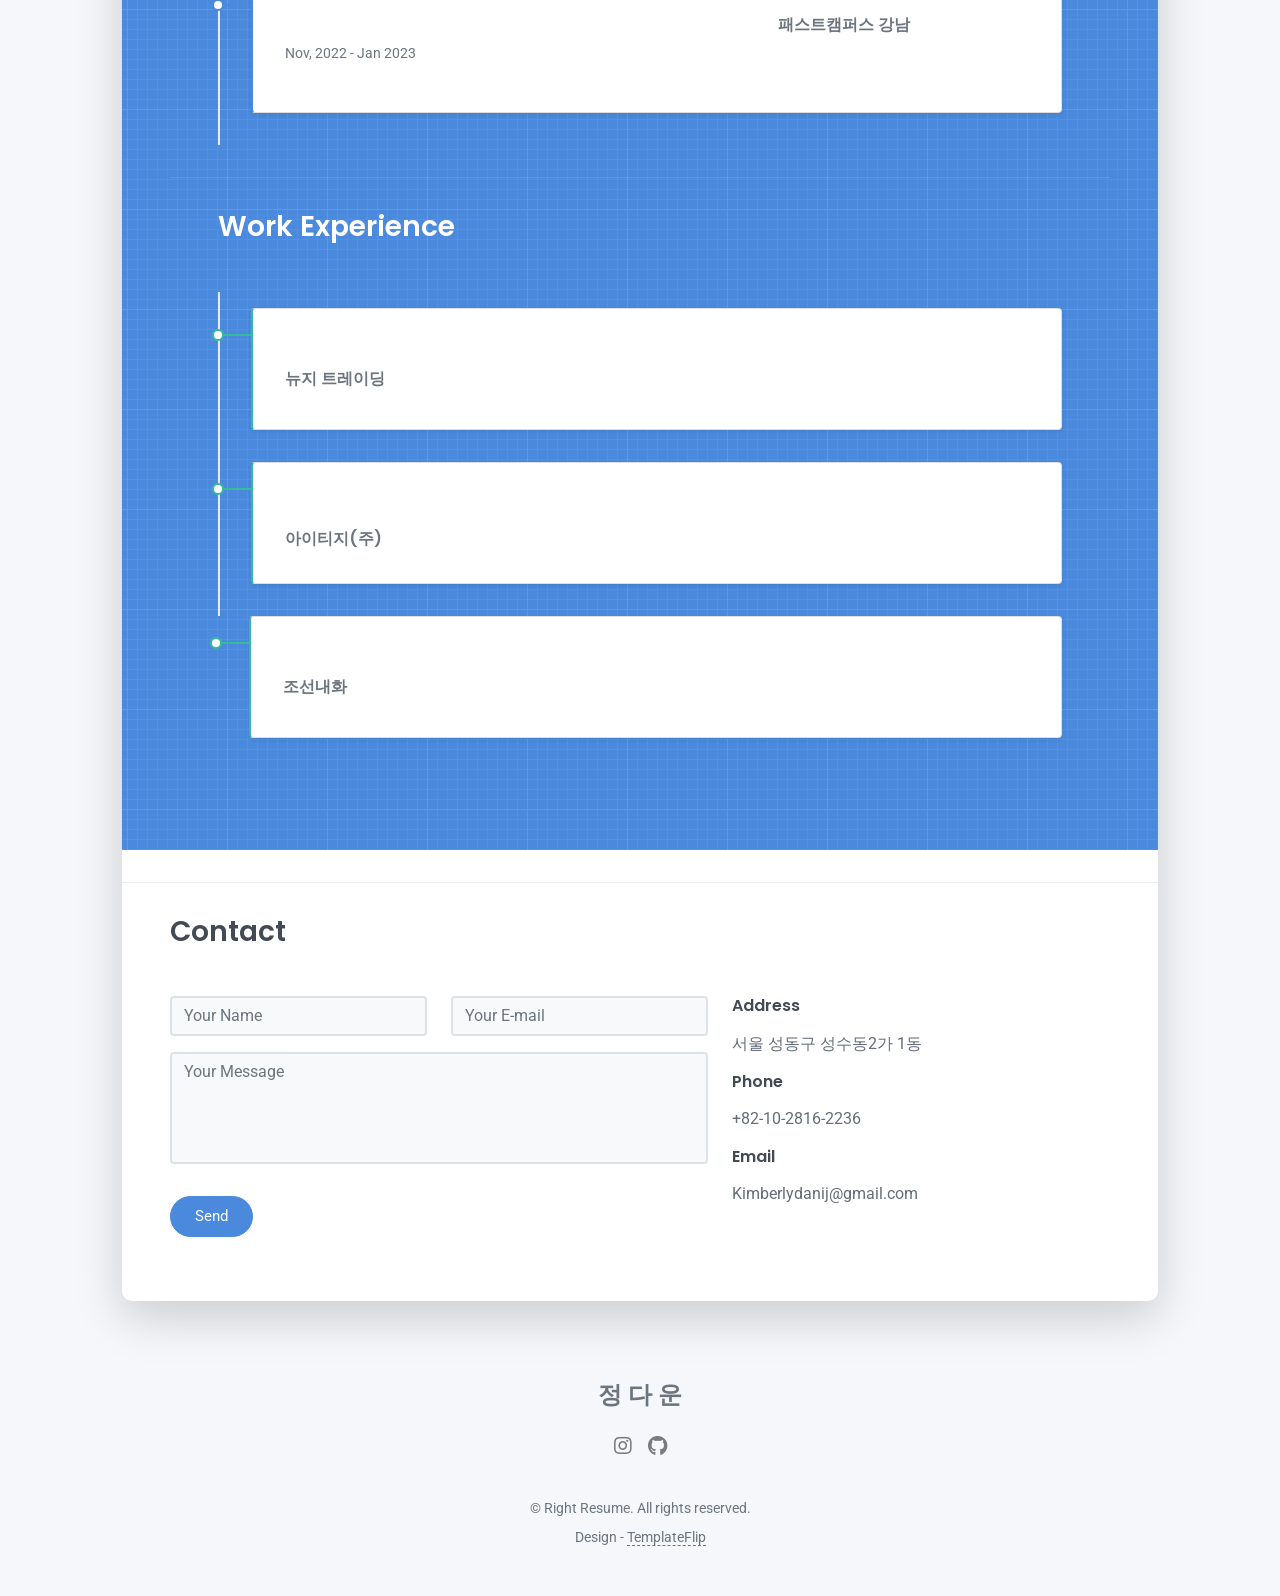
==== commit 80bcec54: "20230724 | Update" ====
--- a/index.html
+++ b/index.html
@@ -21,6 +21,7 @@
             opacity: 1 !important;
             transform: translate(0) scale(1) !important;
         }
+<<<<<<< HEAD
       </style>
     </noscript>
   </head>
@@ -55,6 +56,29 @@
         <p data-aos="fade-left" data-aos-delay="100">Junior Web Developer</p>
         <div class="d-print-none" data-aos="fade-left" data-aos-delay="200"><a class="btn btn-light text-dark shadow-sm mt-1 me-1" href="resume.pdf" target="_blank">Download CV</a><a class="btn btn-success shadow-sm mt-1" href="#contact">Hire Me</a></div>
       </div>
+=======
+
+        .pdf-container {
+            width: 100%;
+            height: 100%;
+            display: flex;
+            justify-content: center;
+            align-items: center;
+            gap: 50px; 
+        }
+
+        .pdf-frame {
+            width: 100%;
+            height: 100%;
+            border: none;
+        }
+    </style>
+</head>
+<body>
+    <div class="pdf-container">
+        <iframe class="pdf-frame" src="resume1.pdf"></iframe>
+        <iframe class="pdf-frame" src="resume2.pdf"></iframe>
+>>>>>>> 44053caf2e8547e1f11fe41712de502d4eb0dbbe
     </div>
   </div>
   <div class="about-section pt-4 px-3 px-lg-4 mt-1">
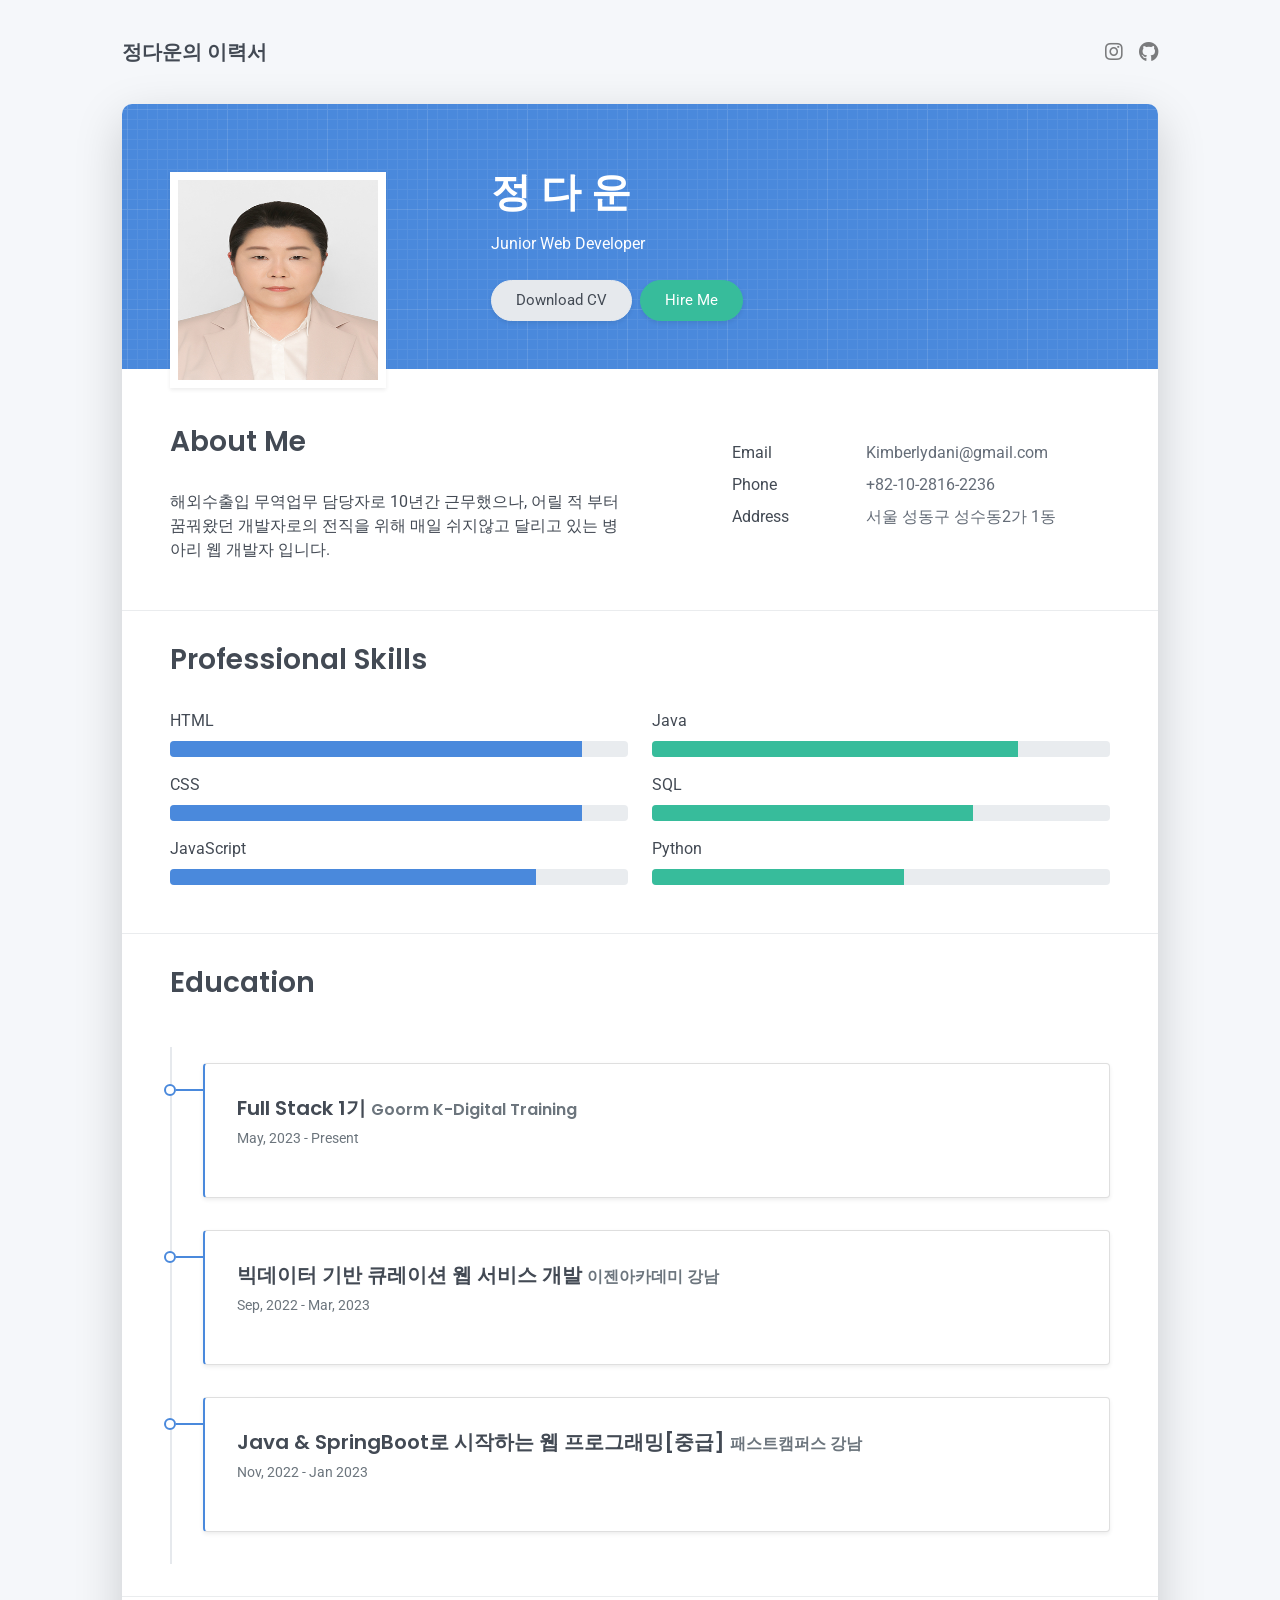
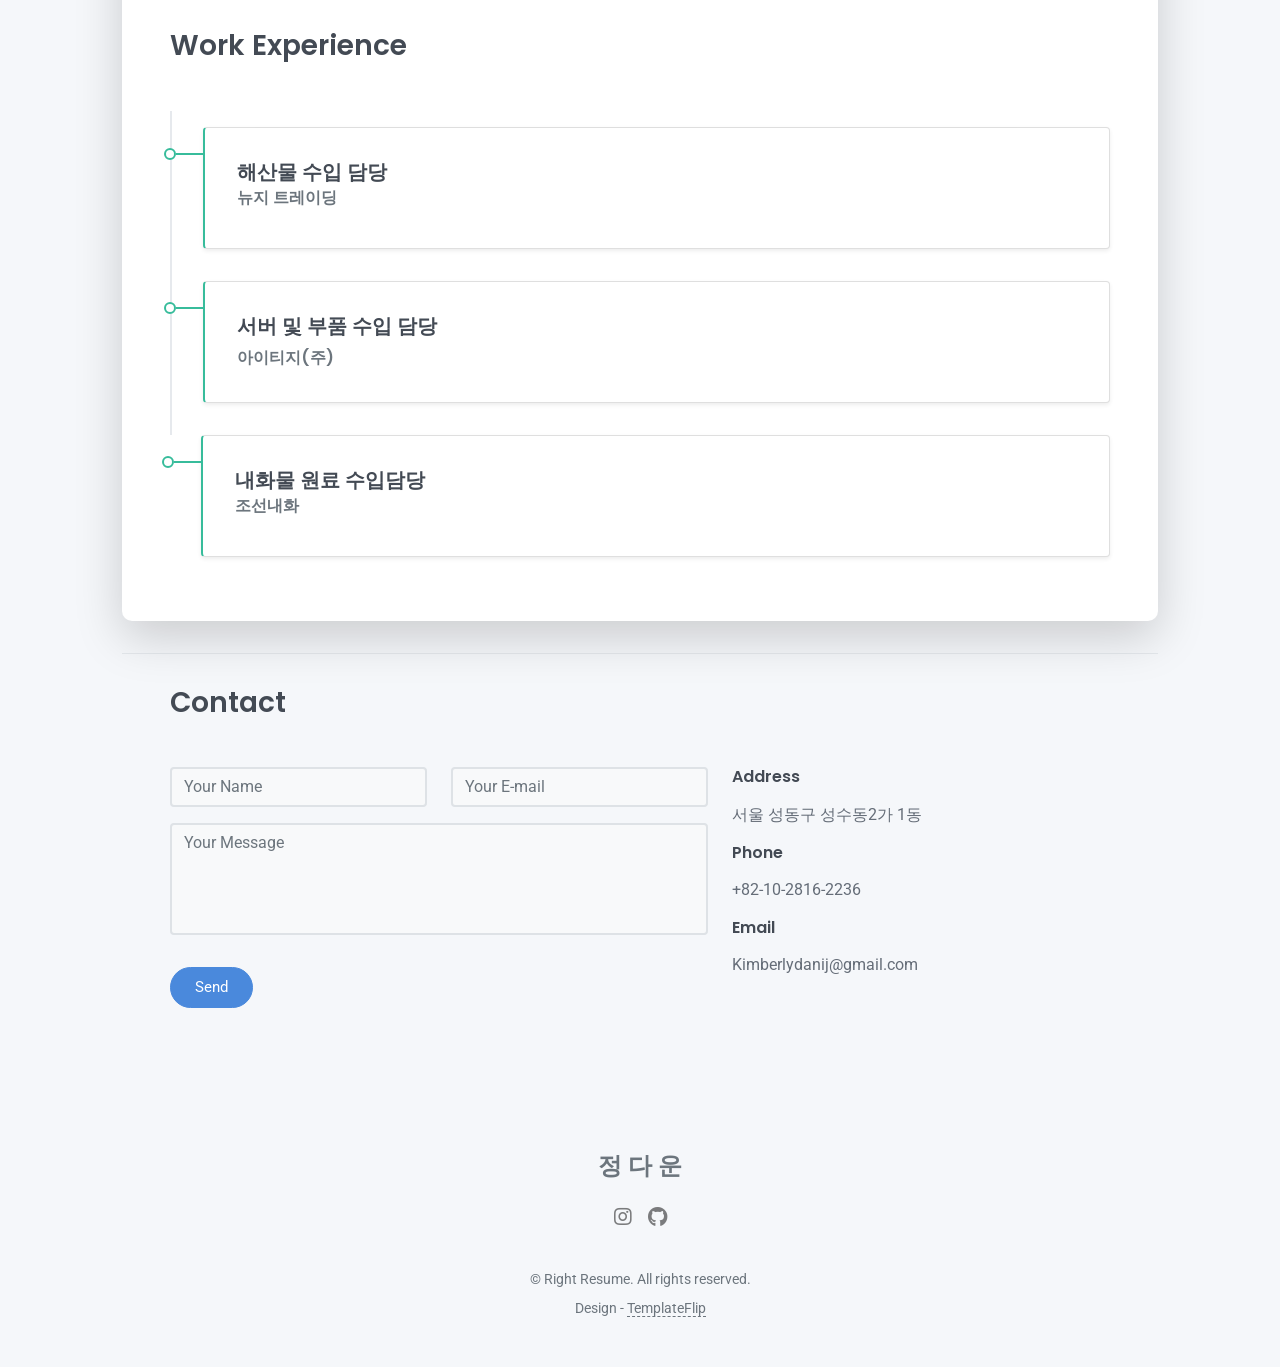
==== commit fd257bf3: "20230724 | Update" ====
--- a/index.html
+++ b/index.html
@@ -21,7 +21,6 @@
             opacity: 1 !important;
             transform: translate(0) scale(1) !important;
         }
-<<<<<<< HEAD
       </style>
     </noscript>
   </head>
@@ -56,29 +55,6 @@
         <p data-aos="fade-left" data-aos-delay="100">Junior Web Developer</p>
         <div class="d-print-none" data-aos="fade-left" data-aos-delay="200"><a class="btn btn-light text-dark shadow-sm mt-1 me-1" href="resume.pdf" target="_blank">Download CV</a><a class="btn btn-success shadow-sm mt-1" href="#contact">Hire Me</a></div>
       </div>
-=======
-
-        .pdf-container {
-            width: 100%;
-            height: 100%;
-            display: flex;
-            justify-content: center;
-            align-items: center;
-            gap: 50px; 
-        }
-
-        .pdf-frame {
-            width: 100%;
-            height: 100%;
-            border: none;
-        }
-    </style>
-</head>
-<body>
-    <div class="pdf-container">
-        <iframe class="pdf-frame" src="resume1.pdf"></iframe>
-        <iframe class="pdf-frame" src="resume2.pdf"></iframe>
->>>>>>> 44053caf2e8547e1f11fe41712de502d4eb0dbbe
     </div>
   </div>
   <div class="about-section pt-4 px-3 px-lg-4 mt-1">
